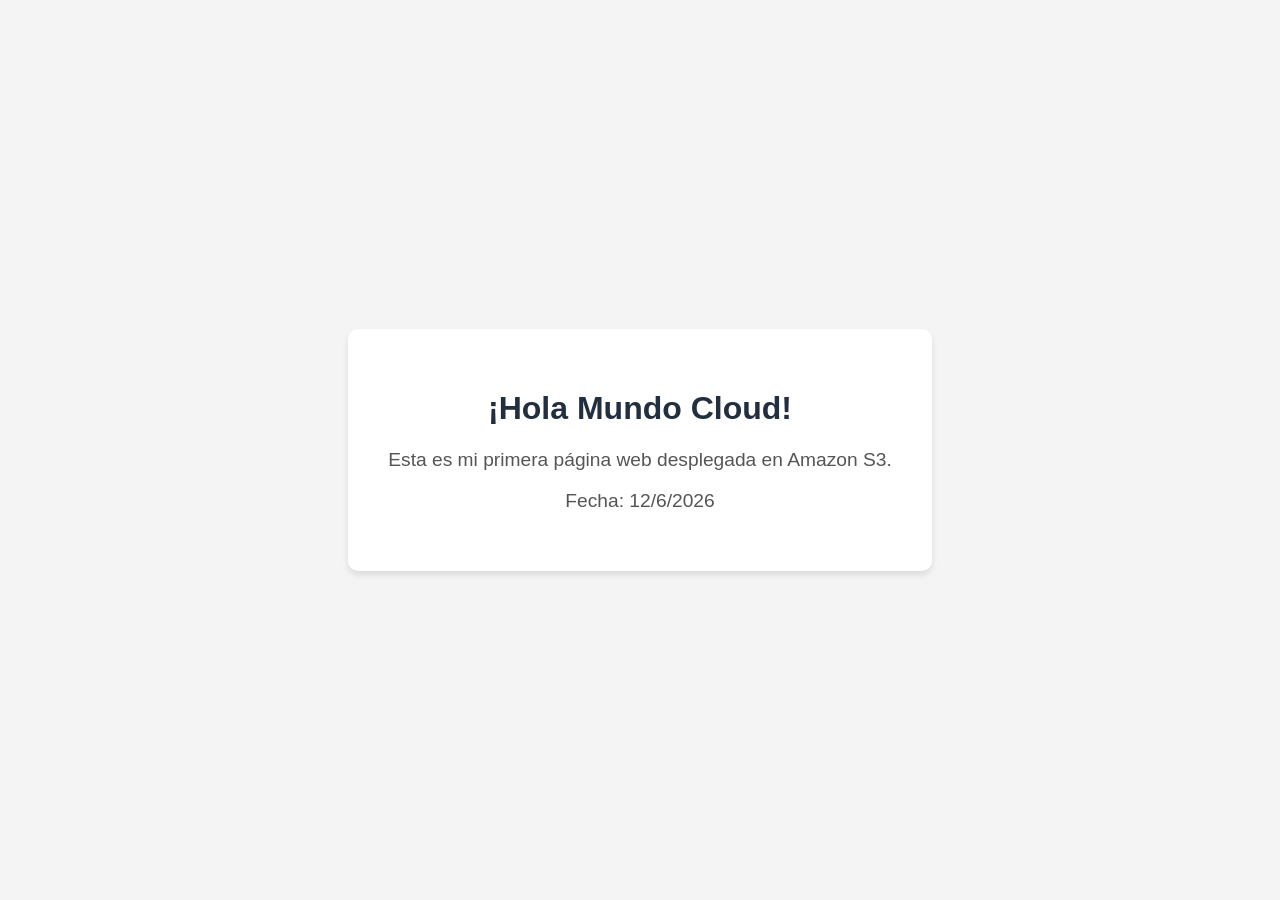
==== index.html @ 64d92be6 "primer delpoy portafolio cv" ====
<!DOCTYPE html>
<html lang="es">
<head>
    <meta charset="UTF-8">
    <title>Hola Mundo Cloud</title>
    <style>
        body {
            font-family: 'Segoe UI', Tahoma, Geneva, Verdana, sans-serif;
            background-color: #f4f4f4;
            display: flex;
            justify-content: center;
            align-items: center;
            height: 100vh;
            margin: 0;
        }
        .container {
            text-align: center;
            background: white;
            padding: 40px;
            border-radius: 10px;
            box-shadow: 0 4px 6px rgba(0,0,0,0.1);
        }
        h1 { color: #232f3e; }
        p { color: #555; font-size: 1.2em; }
    </style>
</head>
<body>
    <div class="container">
        <h1>¡Hola Mundo Cloud!</h1>
        <p>Esta es mi primera página web desplegada en Amazon S3.</p>
        <p>Fecha: <span id="fecha"></span></p>
    </div>
    <script>
        document.getElementById('fecha').innerText = new Date().toLocaleDateString();
    </script>
</body>
</html>
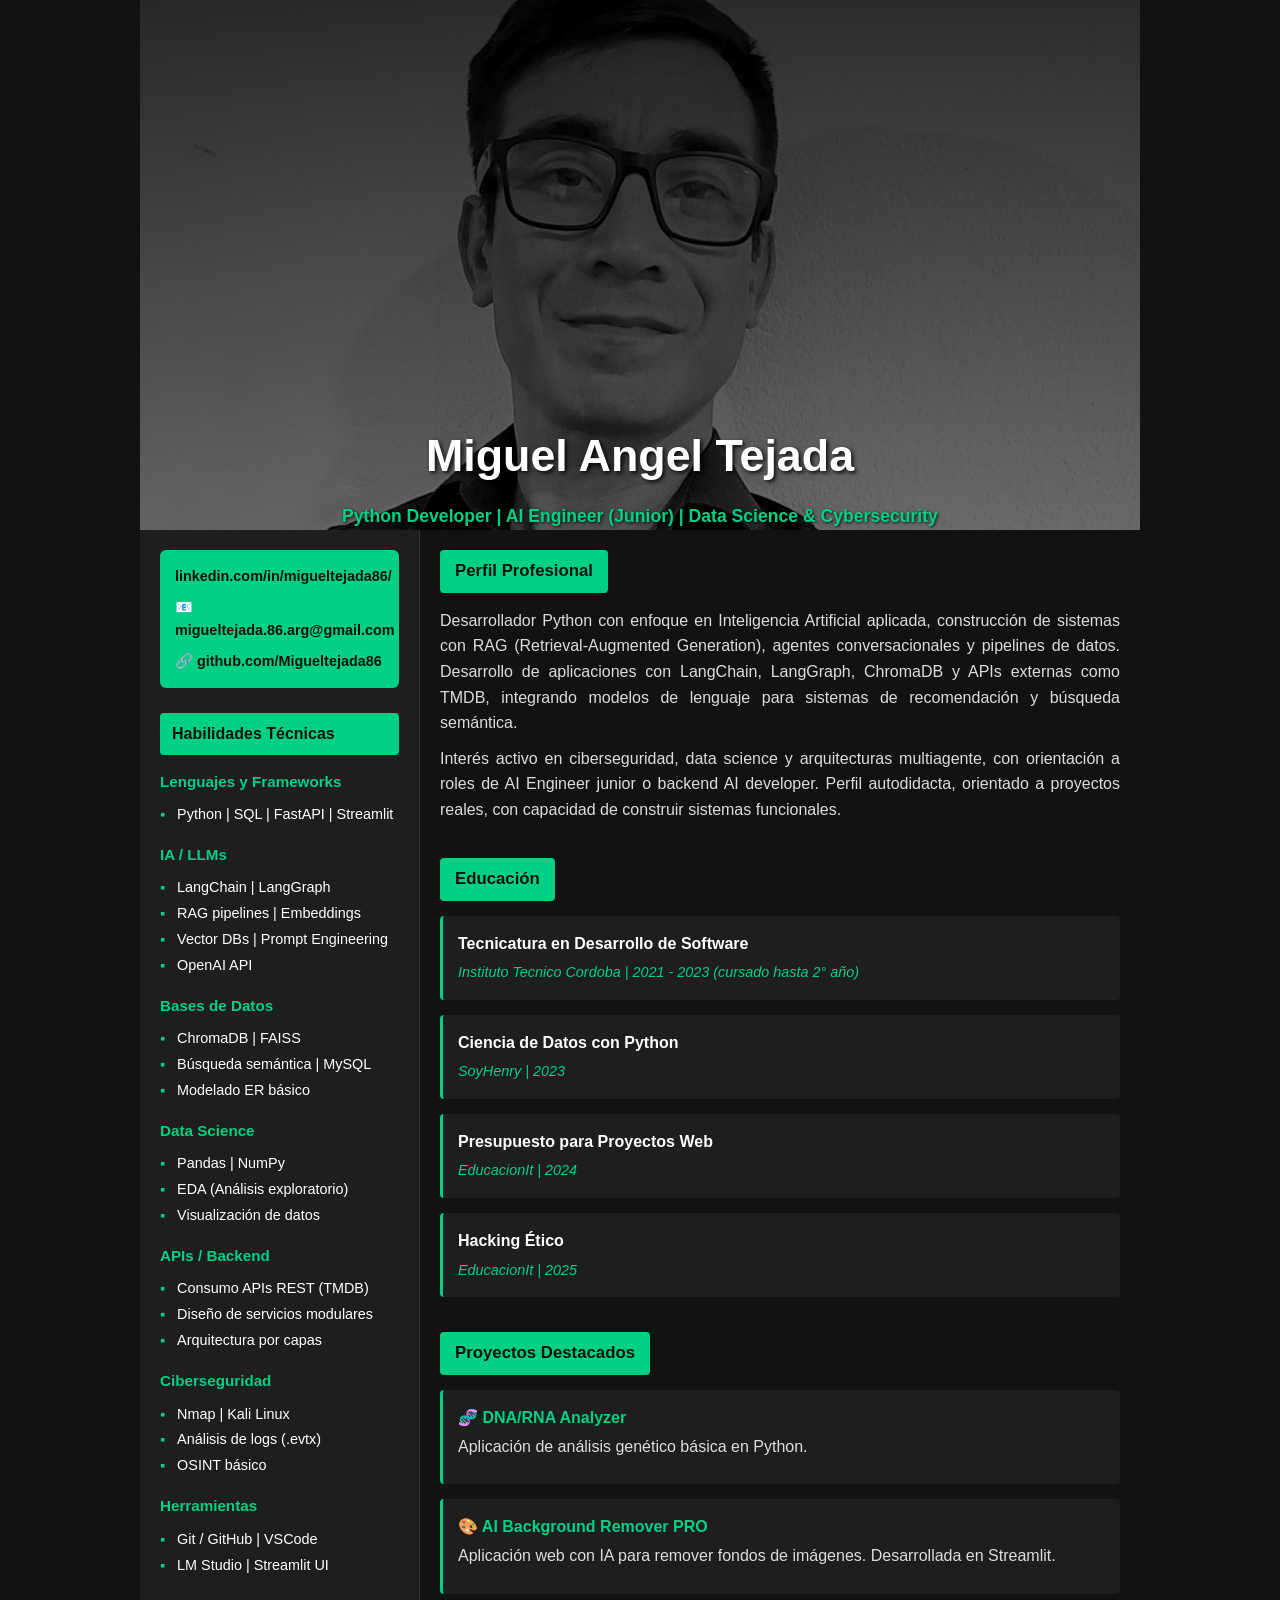
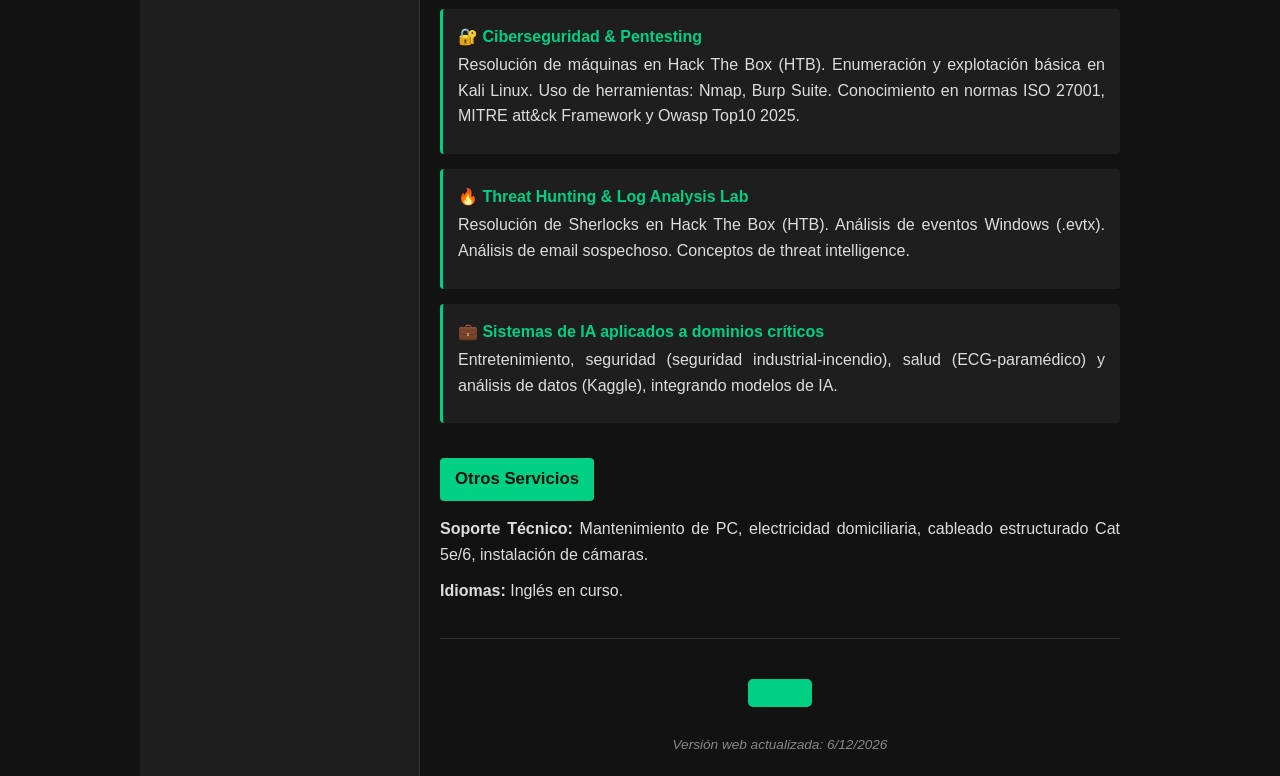
==== commit c7acdcd3: "Rename miguel.html to index.html cambio de nombre a index.html" ====
--- a/index.html
+++ b/index.html
@@ -2,36 +2,178 @@
 <html lang="es">
 <head>
     <meta charset="UTF-8">
-    <title>Hola Mundo Cloud</title>
-    <style>
-        body {
-            font-family: 'Segoe UI', Tahoma, Geneva, Verdana, sans-serif;
-            background-color: #f4f4f4;
-            display: flex;
-            justify-content: center;
-            align-items: center;
-            height: 100vh;
-            margin: 0;
-        }
-        .container {
-            text-align: center;
-            background: white;
-            padding: 40px;
-            border-radius: 10px;
-            box-shadow: 0 4px 6px rgba(0,0,0,0.1);
-        }
-        h1 { color: #232f3e; }
-        p { color: #555; font-size: 1.2em; }
-    </style>
+    <meta name="viewport" content="width=device-width, initial-scale=1.0">
+    <title>CV - Miguel Angel Tejada | Python Developer & AI Engineer</title>
+    <link rel="stylesheet" href="estilos.css">
 </head>
 <body>
-    <div class="container">
-        <h1>¡Hola Mundo Cloud!</h1>
-        <p>Esta es mi primera página web desplegada en Amazon S3.</p>
-        <p>Fecha: <span id="fecha"></span></p>
+
+<div class="container">
+    <!-- IMAGEN DE FONDO (Ocupa todo el ancho) -->
+    <div class="header-bg">
+        <img src="foto-miguel.jpg" alt="Fondo">
     </div>
-    <script>
-        document.getElementById('fecha').innerText = new Date().toLocaleDateString();
-    </script>
+
+    <!-- CONTENIDO DEL NOMBRE (Superpuesto al fondo) -->
+    <div class="header-content">
+        <h1>Miguel Angel Tejada</h1>
+        <div class="subtitle">Python Developer | AI Engineer (Junior) | Data Science & Cybersecurity</div>
+    </div>
+
+    <!-- SIDEBAR -->
+    <aside class="sidebar">
+        <!-- CONTACTO (Alineado con "Perfil Profesional") -->
+        <div class="contact-info">
+            <strong>linkedin.com/in/migueltejada86/</strong>
+            <strong>📧 migueltejada.86.arg@gmail.com</strong>
+            <strong>🔗 github.com/Migueltejada86</strong>
+        </div>
+
+        <h2>Habilidades Técnicas</h2>
+        <h3>Lenguajes y Frameworks</h3>
+        <ul>
+            <li>Python | SQL | FastAPI | Streamlit</li>
+        </ul>
+
+        <h3>IA / LLMs</h3>
+        <ul>
+            <li>LangChain | LangGraph</li>
+            <li>RAG pipelines | Embeddings</li>
+            <li>Vector DBs | Prompt Engineering</li>
+            <li>OpenAI API</li>
+        </ul>
+
+        <h3>Bases de Datos</h3>
+        <ul>
+            <li>ChromaDB | FAISS</li>
+            <li>Búsqueda semántica | MySQL</li>
+            <li>Modelado ER básico</li>
+        </ul>
+
+        <h3>Data Science</h3>
+        <ul>
+            <li>Pandas | NumPy</li>
+            <li>EDA (Análisis exploratorio)</li>
+            <li>Visualización de datos</li>
+        </ul>
+
+        <h3>APIs / Backend</h3>
+        <ul>
+            <li>Consumo APIs REST (TMDB)</li>
+            <li>Diseño de servicios modulares</li>
+            <li>Arquitectura por capas</li>
+        </ul>
+
+        <h3>Ciberseguridad</h3>
+        <ul>
+            <li>Nmap | Kali Linux</li>
+            <li>Análisis de logs (.evtx)</li>
+            <li>OSINT básico</li>
+        </ul>
+
+        <h3>Herramientas</h3>
+        <ul>
+            <li>Git / GitHub | VSCode</li>
+            <li>LM Studio | Streamlit UI</li>
+        </ul>
+    </aside>
+
+    <!-- CONTENIDO PRINCIPAL -->
+    <main class="main">
+        <div class="section">
+            <div class="section-title">Perfil Profesional</div>
+            <p>
+                Desarrollador Python con enfoque en Inteligencia Artificial aplicada, construcción de sistemas con RAG 
+                (Retrieval-Augmented Generation), agentes conversacionales y pipelines de datos. Desarrollo de aplicaciones 
+                con LangChain, LangGraph, ChromaDB y APIs externas como TMDB, integrando modelos de lenguaje para sistemas 
+                de recomendación y búsqueda semántica.
+            </p>
+            <p>
+                Interés activo en ciberseguridad, data science y arquitecturas multiagente, con orientación a roles de 
+                AI Engineer junior o backend AI developer. Perfil autodidacta, orientado a proyectos reales, con capacidad 
+                de construir sistemas funcionales.
+            </p>
+        </div>
+
+        <div class="section">
+            <div class="section-title">Educación</div>
+            <div class="education-item">
+                <strong>Tecnicatura en Desarrollo de Software</strong>
+                <em>Instituto Tecnico Cordoba | 2021 - 2023 (cursado hasta 2° año)</em>
+            </div>
+            <div class="education-item">
+                <strong>Ciencia de Datos con Python</strong>
+                <em>SoyHenry | 2023</em>
+            </div>
+            <div class="education-item">
+                <strong>Presupuesto para Proyectos Web</strong>
+                <em>EducacionIt | 2024</em>
+            </div>
+            <div class="education-item">
+                <strong>Hacking Ético</strong>
+                <em>EducacionIt | 2025</em>
+            </div>
+        </div>
+
+        <div class="section">
+            <div class="section-title">Proyectos Destacados</div>
+            
+            <div class="project-item">
+                <strong>🧬 DNA/RNA Analyzer</strong>
+                <p>Aplicación de análisis genético básica en Python.</p>
+            </div>
+
+            <div class="project-item">
+                <strong>🎨 AI Background Remover PRO</strong>
+                <p>Aplicación web con IA para remover fondos de imágenes. Desarrollada en Streamlit.</p>
+            </div>
+
+            <div class="project-item">
+                <strong>🔐 Ciberseguridad & Pentesting</strong>
+                <p>Resolución de máquinas en Hack The Box (HTB). Enumeración y explotación básica en Kali Linux. 
+                Uso de herramientas: Nmap, Burp Suite. Conocimiento en normas ISO 27001, MITRE att&ck Framework y 
+                Owasp Top10 2025.</p>
+            </div>
+
+            <div class="project-item">
+                <strong>🔥 Threat Hunting & Log Analysis Lab</strong>
+                <p>Resolución de Sherlocks en Hack The Box (HTB). Análisis de eventos Windows (.evtx). 
+                Análisis de email sospechoso. Conceptos de threat intelligence.</p>
+            </div>
+
+            <div class="project-item">
+                <strong>💼 Sistemas de IA aplicados a dominios críticos</strong>
+                <p>Entretenimiento, seguridad (seguridad industrial-incendio), salud (ECG-paramédico) y análisis de datos (Kaggle), 
+                integrando modelos de IA.</p>
+            </div>
+        </div>
+
+        <div class="section">
+            <div class="section-title">Otros Servicios</div>
+            <p>
+                <strong>Soporte Técnico:</strong> Mantenimiento de PC, electricidad domiciliaria, 
+                cableado estructurado Cat 5e/6, instalación de cámaras.
+            </p>
+            <p>
+                <strong>Idiomas:</strong> Inglés en curso.
+            </p>
+        </div>
+
+        <div class="footer">
+           <a href="cv/curriculum.pdf"
+            class="download-btn"
+            target="_blank">
+            </a>
+            <p style="margin-top: 20px;">
+                <em>Versión web actualizada: <span id="fecha"></span></em>
+            </p>
+        </div>
+    </main>
+</div>
+
+<script>
+    document.getElementById('fecha').innerText = new Date().toLocaleDateString('es-AR');
+</script>
+
 </body>
-</html>+</html>
--- a/estilos.css
+++ b/estilos.css
@@ -0,0 +1,232 @@
+:root {
+    --primary: #121212;
+    --text: #ffffff;
+    --accent: #00d084;
+    --accent-hover: #00a86b;
+    --card-bg: #1e1e1e;
+    --border: #333333;
+}
+
+* { margin: 0; padding: 0; box-sizing: border-box; }
+
+body {
+    font-family: 'Segoe UI', Tahoma, Geneva, Verdana, sans-serif;
+    background-color: var(--primary);
+    color: var(--text);
+    line-height: 1.6;
+}
+
+.container {
+    max-width: 1000px;
+    margin: 0 auto;
+    background: var(--primary);
+    min-height: 100vh;
+    display: grid;
+    grid-template-columns: 280px 1fr;
+    position: relative;
+}
+/* IMAGEN DE FONDO (Ocupa todo el ancho) */
+.header-bg {
+    grid-column: 1 / -1;
+    position: relative;
+    width: 100%;
+    height: 530px; 
+    overflow: hidden;
+    margin-bottom: 0;
+}
+
+.header-bg img {
+    width: 100%;
+    height: 100%;
+    object-fit: cover; 
+    object-position: center top; 
+    display: block;
+    filter: grayscale(100%) brightness(0.6); 
+}
+
+.header-bg::before {
+    content: '';
+    position: absolute;
+    top: 0;
+    left: 0;
+    width: 100%;
+    height: 100%;
+    background: linear-gradient(to bottom, rgba(0,0,0,0.7), rgba(0,0,0,0.3));
+    z-index: 1;
+}
+
+/* SIDEBAR */
+.sidebar {
+    background: var(--card-bg);
+    color: var(--text);
+    padding: 20px;
+    border-right: 1px solid var(--border);
+    position: relative;
+    z-index: 2;
+    margin-top: 0;
+}
+
+.sidebar .contact-info {
+    background: var(--accent);
+    color: var(--primary);
+    padding: 15px;
+    border-radius: 6px;
+    margin-bottom: 20px;
+    font-size: 0.9em;
+    margin-top: 0px; 
+}
+
+.sidebar .contact-info strong { display: block; margin-top: 8px; }
+.sidebar .contact-info strong:first-child { margin-top: 0; }
+
+.sidebar h2 {
+    background: var(--accent);
+    color: var(--primary);
+    padding: 8px 12px;
+    border-radius: 4px;
+    margin-top: 25px;
+    margin-bottom: 15px;
+    font-size: 1em;
+    font-weight: bold;
+}
+
+.sidebar h3 {
+    color: var(--accent);
+    font-size: 0.95em;
+    margin-top: 15px;
+    margin-bottom: 8px;
+}
+
+.sidebar ul {
+    list-style: none;
+    font-size: 0.9em;
+    line-height: 1.8;
+}
+
+.sidebar li:before {
+    content: "▪ ";
+    color: var(--accent);
+    font-weight: bold;
+    margin-right: 8px;
+}
+
+/* CONTENIDO PRINCIPAL */
+.main {
+    padding: 20px;
+    position: relative;
+    z-index: 2;
+}
+
+.header-content {
+    position: absolute;
+    top: 20%;
+    left: 50%;
+    transform: translate(-50%, -50%);
+    text-align: center;
+    z-index: 3;
+    width: 100%;
+}
+
+.header-content h1 {
+    font-size: 2.8em;
+    color: var(--text);
+    margin-bottom: 10px;
+    text-shadow: 2px 2px 4px rgba(0,0,0,0.9);
+}
+
+.header-content .subtitle {
+    font-size: 1.1em;
+    color: var(--accent);
+    font-weight: 600;
+    text-shadow: 1px 1px 3px rgba(0,0,0,0.9);
+}
+
+.section {
+    margin-bottom: 35px;
+}
+
+.section-title {
+    background: var(--accent);
+    color: var(--primary);
+    padding: 8px 15px;
+    display: inline-block;
+    border-radius: 4px;
+    margin-bottom: 15px;
+    font-weight: bold;
+    font-size: 1.05em;
+}
+
+.section p {
+    text-align: justify;
+    margin-bottom: 10px;
+    color: #ddd;
+}
+
+.education-item, .project-item {
+    margin-bottom: 15px;
+    padding: 15px;
+    border-left: 3px solid var(--accent);
+    background: var(--card-bg);
+    border-radius: 4px;
+}
+
+.education-item strong, .project-item strong {
+    color: var(--text);
+    display: block;
+    margin-bottom: 3px;
+}
+
+.education-item em, .project-item em {
+    color: var(--accent);
+    font-size: 0.9em;
+}
+
+.project-item strong {
+    color: var(--accent);
+}
+
+.download-btn {
+    display: inline-block;
+    background: var(--accent);
+    color: var(--primary);
+    padding: 12px 30px;
+    text-decoration: none;
+    font-weight: bold;
+    border-radius: 5px;
+    transition: all 0.3s;
+    border: 2px solid var(--accent);
+    text-align: center;
+    margin-top: 20px;
+}
+
+.download-btn:hover {
+    background: var(--primary);
+    color: var(--accent);
+}
+
+.footer {
+    text-align: center;
+    color: #888;
+    font-size: 0.85em;
+    margin-top: 30px;
+    padding-top: 20px;
+    border-top: 1px solid var(--border);
+}
+
+/* RESPONSIVE */
+@media (max-width: 768px) {
+    .container {
+        grid-template-columns: 1fr;
+    }
+    .sidebar {
+        border-right: none;
+        border-bottom: 1px solid var(--border);
+        margin-top: 0;
+    }
+    .sidebar .contact-info {
+        margin-top: 20px;
+    }
+    .header-content h1 { font-size: 2em; }
+    .main { padding: 20px; }
+    .header-bg { height: 180px; }
+}
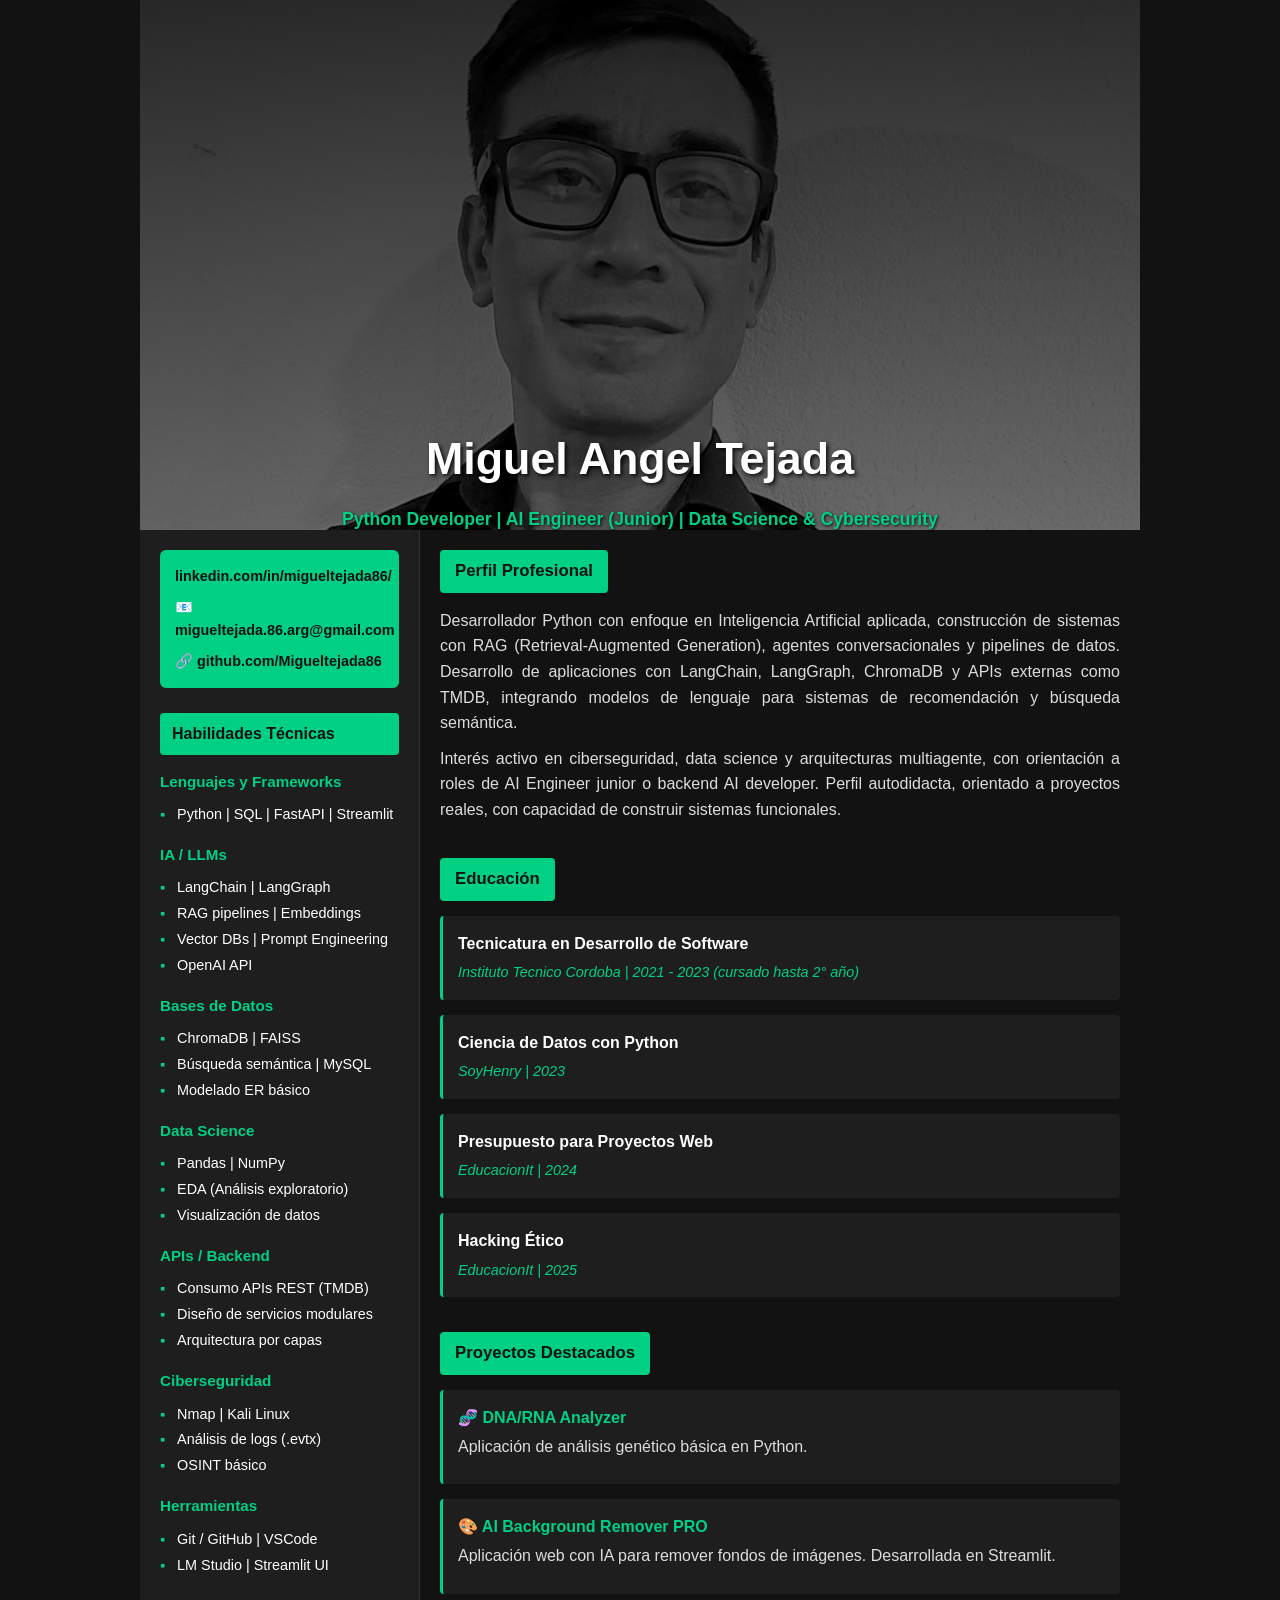
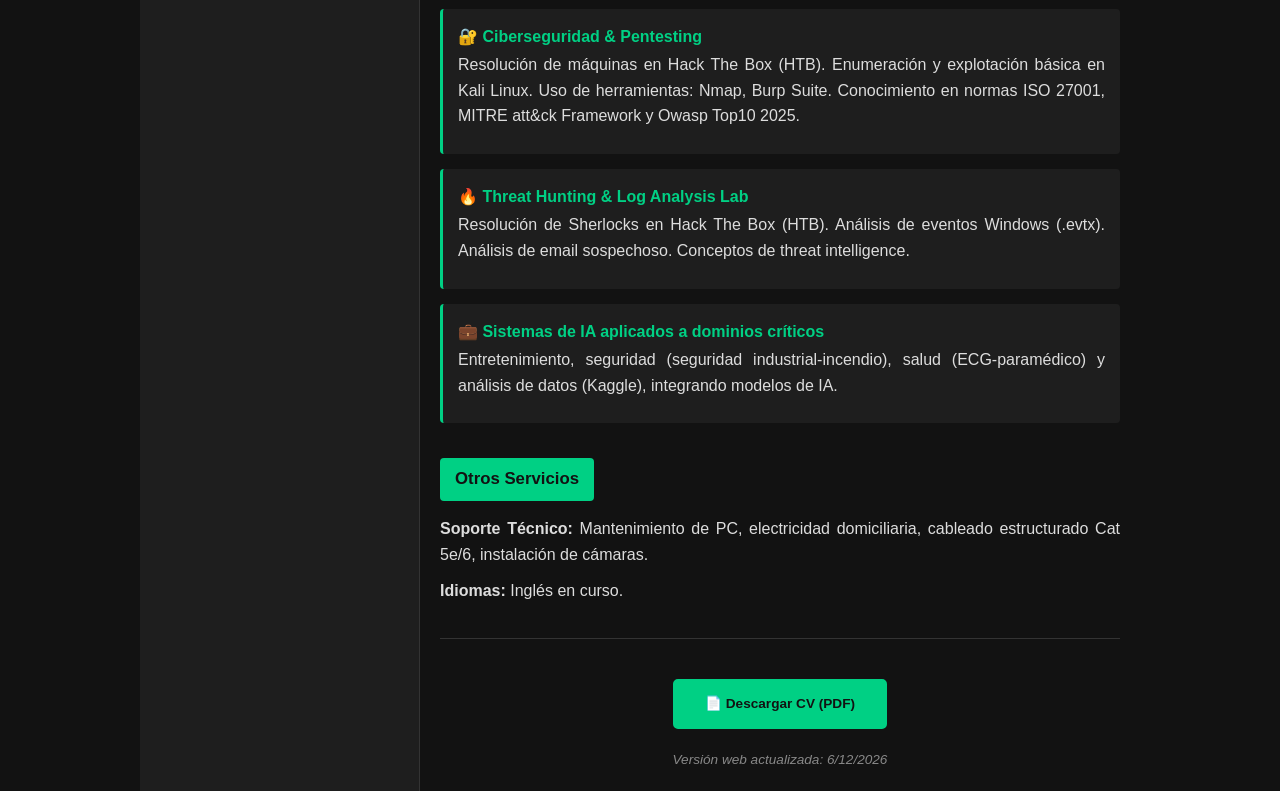
==== commit b6ce362a: "Add download button for CV in footer" ====
--- a/index.html
+++ b/index.html
@@ -163,6 +163,7 @@
            <a href="cv/curriculum.pdf"
             class="download-btn"
             target="_blank">
+             📄 Descargar CV (PDF)
             </a>
             <p style="margin-top: 20px;">
                 <em>Versión web actualizada: <span id="fecha"></span></em>
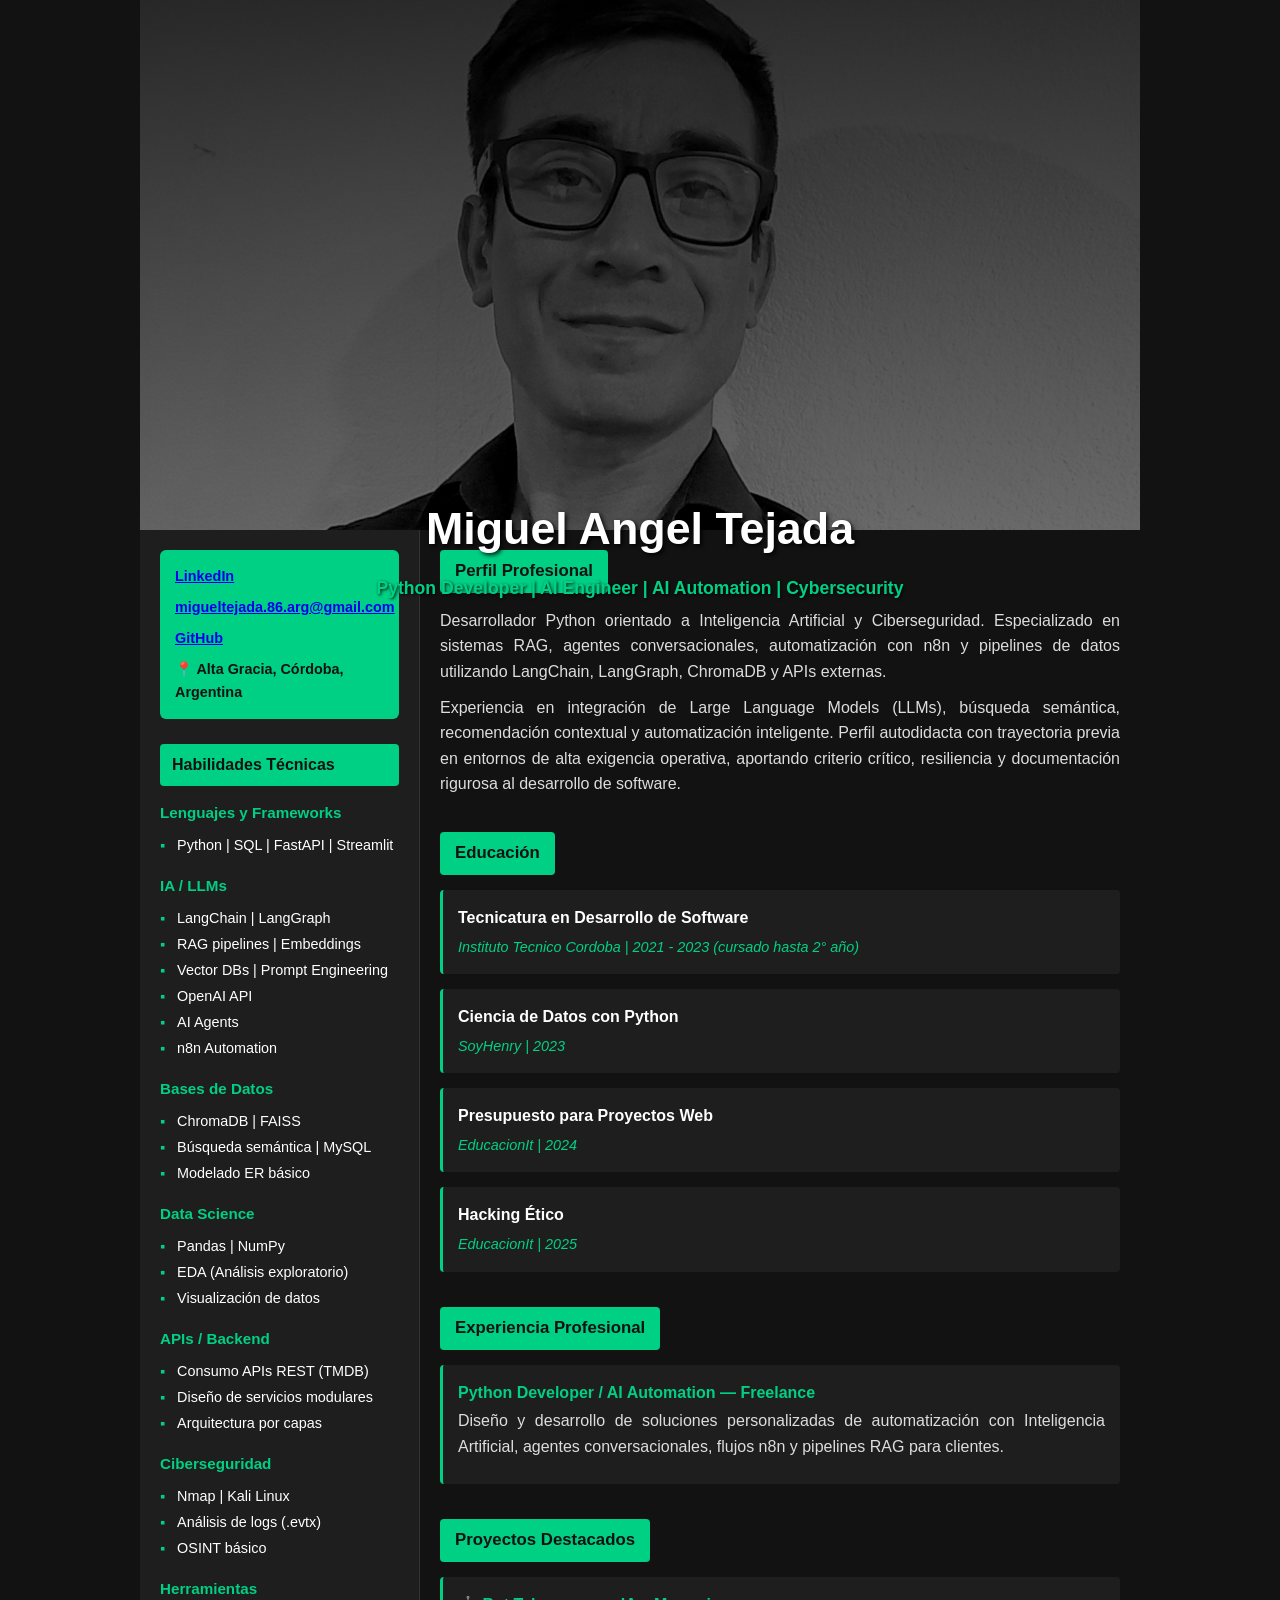
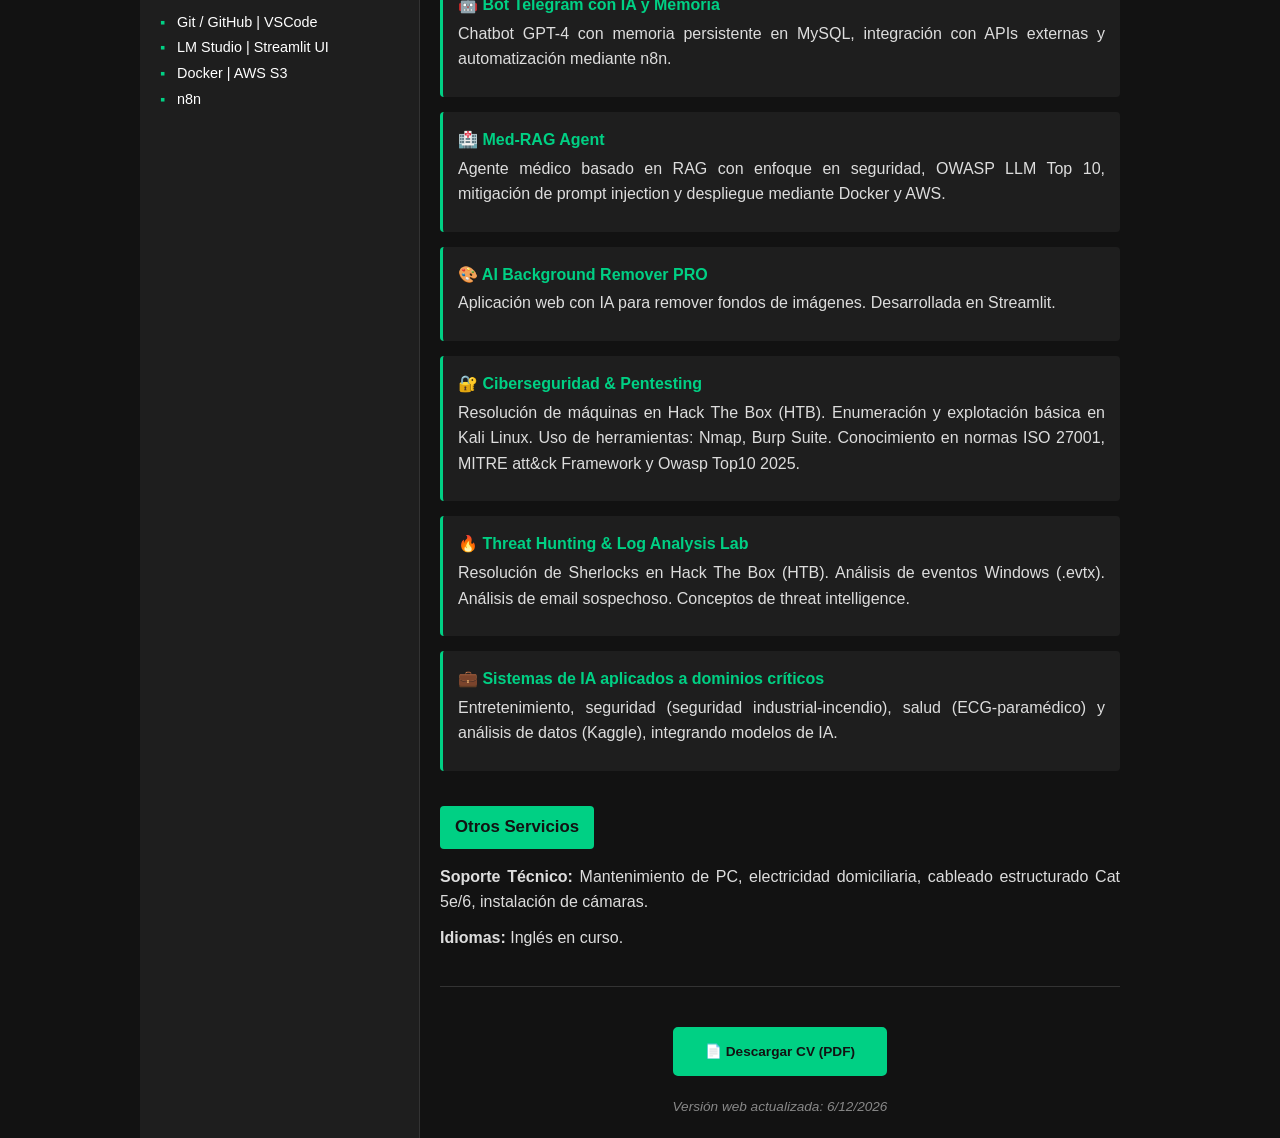
==== commit d398108c: "Actualizar CV PDF y portafolio" ====
--- a/index.html
+++ b/index.html
@@ -17,16 +17,34 @@
     <!-- CONTENIDO DEL NOMBRE (Superpuesto al fondo) -->
     <div class="header-content">
         <h1>Miguel Angel Tejada</h1>
-        <div class="subtitle">Python Developer | AI Engineer (Junior) | Data Science & Cybersecurity</div>
+        <div class="subtitle">
+            Python Developer | AI Engineer | AI Automation | Cybersecurity
+        </div>
     </div>
 
     <!-- SIDEBAR -->
     <aside class="sidebar">
         <!-- CONTACTO (Alineado con "Perfil Profesional") -->
         <div class="contact-info">
-            <strong>linkedin.com/in/migueltejada86/</strong>
-            <strong>📧 migueltejada.86.arg@gmail.com</strong>
-            <strong>🔗 github.com/Migueltejada86</strong>
+            <strong>
+                <a href="https://linkedin.com/in/migueltejada86" target="_blank">
+                    LinkedIn
+                </a>
+            </strong>
+
+            <strong>
+                <a href="mailto:migueltejada.86.arg@gmail.com">
+                    migueltejada.86.arg@gmail.com
+                </a>
+            </strong>
+
+            <strong>
+                <a href="https://github.com/Migueltejada86" target="_blank">
+                    GitHub
+                </a>
+            </strong>
+
+            <strong>📍 Alta Gracia, Córdoba, Argentina</strong>
         </div>
 
         <h2>Habilidades Técnicas</h2>
@@ -41,6 +59,8 @@
             <li>RAG pipelines | Embeddings</li>
             <li>Vector DBs | Prompt Engineering</li>
             <li>OpenAI API</li>
+            <li>AI Agents</li>
+            <li>n8n Automation</li>
         </ul>
 
         <h3>Bases de Datos</h3>
@@ -75,6 +95,8 @@
         <ul>
             <li>Git / GitHub | VSCode</li>
             <li>LM Studio | Streamlit UI</li>
+            <li>Docker | AWS S3</li>
+            <li>n8n</li>
         </ul>
     </aside>
 
@@ -83,15 +105,15 @@
         <div class="section">
             <div class="section-title">Perfil Profesional</div>
             <p>
-                Desarrollador Python con enfoque en Inteligencia Artificial aplicada, construcción de sistemas con RAG 
-                (Retrieval-Augmented Generation), agentes conversacionales y pipelines de datos. Desarrollo de aplicaciones 
-                con LangChain, LangGraph, ChromaDB y APIs externas como TMDB, integrando modelos de lenguaje para sistemas 
-                de recomendación y búsqueda semántica.
-            </p>
-            <p>
-                Interés activo en ciberseguridad, data science y arquitecturas multiagente, con orientación a roles de 
-                AI Engineer junior o backend AI developer. Perfil autodidacta, orientado a proyectos reales, con capacidad 
-                de construir sistemas funcionales.
+                Desarrollador Python orientado a Inteligencia Artificial y Ciberseguridad.
+                Especializado en sistemas RAG, agentes conversacionales, automatización con n8n
+                y pipelines de datos utilizando LangChain, LangGraph, ChromaDB y APIs externas.
+            </p>
+            <p>
+                Experiencia en integración de Large Language Models (LLMs), búsqueda semántica,
+                recomendación contextual y automatización inteligente. Perfil autodidacta con
+                trayectoria previa en entornos de alta exigencia operativa, aportando criterio
+                crítico, resiliencia y documentación rigurosa al desarrollo de software.
             </p>
         </div>
 
@@ -114,15 +136,41 @@
                 <em>EducacionIt | 2025</em>
             </div>
         </div>
-
+        
+        <div class="section">
+            <div class="section-title">Experiencia Profesional</div>
+
+            <div class="project-item">
+                <strong>Python Developer / AI Automation — Freelance</strong>
+                <p>
+                    Diseño y desarrollo de soluciones personalizadas de automatización
+                    con Inteligencia Artificial, agentes conversacionales, flujos n8n
+                    y pipelines RAG para clientes.
+                </p>
+            </div>
+        </div>
+
+
+        
         <div class="section">
             <div class="section-title">Proyectos Destacados</div>
             
             <div class="project-item">
-                <strong>🧬 DNA/RNA Analyzer</strong>
-                <p>Aplicación de análisis genético básica en Python.</p>
-            </div>
-
+                <strong>🤖 Bot Telegram con IA y Memoria</strong>
+                <p>
+                    Chatbot GPT-4 con memoria persistente en MySQL, integración con APIs
+                    externas y automatización mediante n8n.
+                </p>
+            </div>
+
+            <div class="project-item">
+                <strong>🏥 Med-RAG Agent</strong>
+                <p>
+                    Agente médico basado en RAG con enfoque en seguridad, OWASP LLM Top 10,
+                    mitigación de prompt injection y despliegue mediante Docker y AWS.
+                </p>
+            </div>
+            
             <div class="project-item">
                 <strong>🎨 AI Background Remover PRO</strong>
                 <p>Aplicación web con IA para remover fondos de imágenes. Desarrollada en Streamlit.</p>
@@ -160,7 +208,7 @@
         </div>
 
         <div class="footer">
-           <a href="cv/curriculum.pdf"
+           <a href="cv/MIGUEL_ANGEL_TEJADA.pdf"
             class="download-btn"
             target="_blank">
              📄 Descargar CV (PDF)
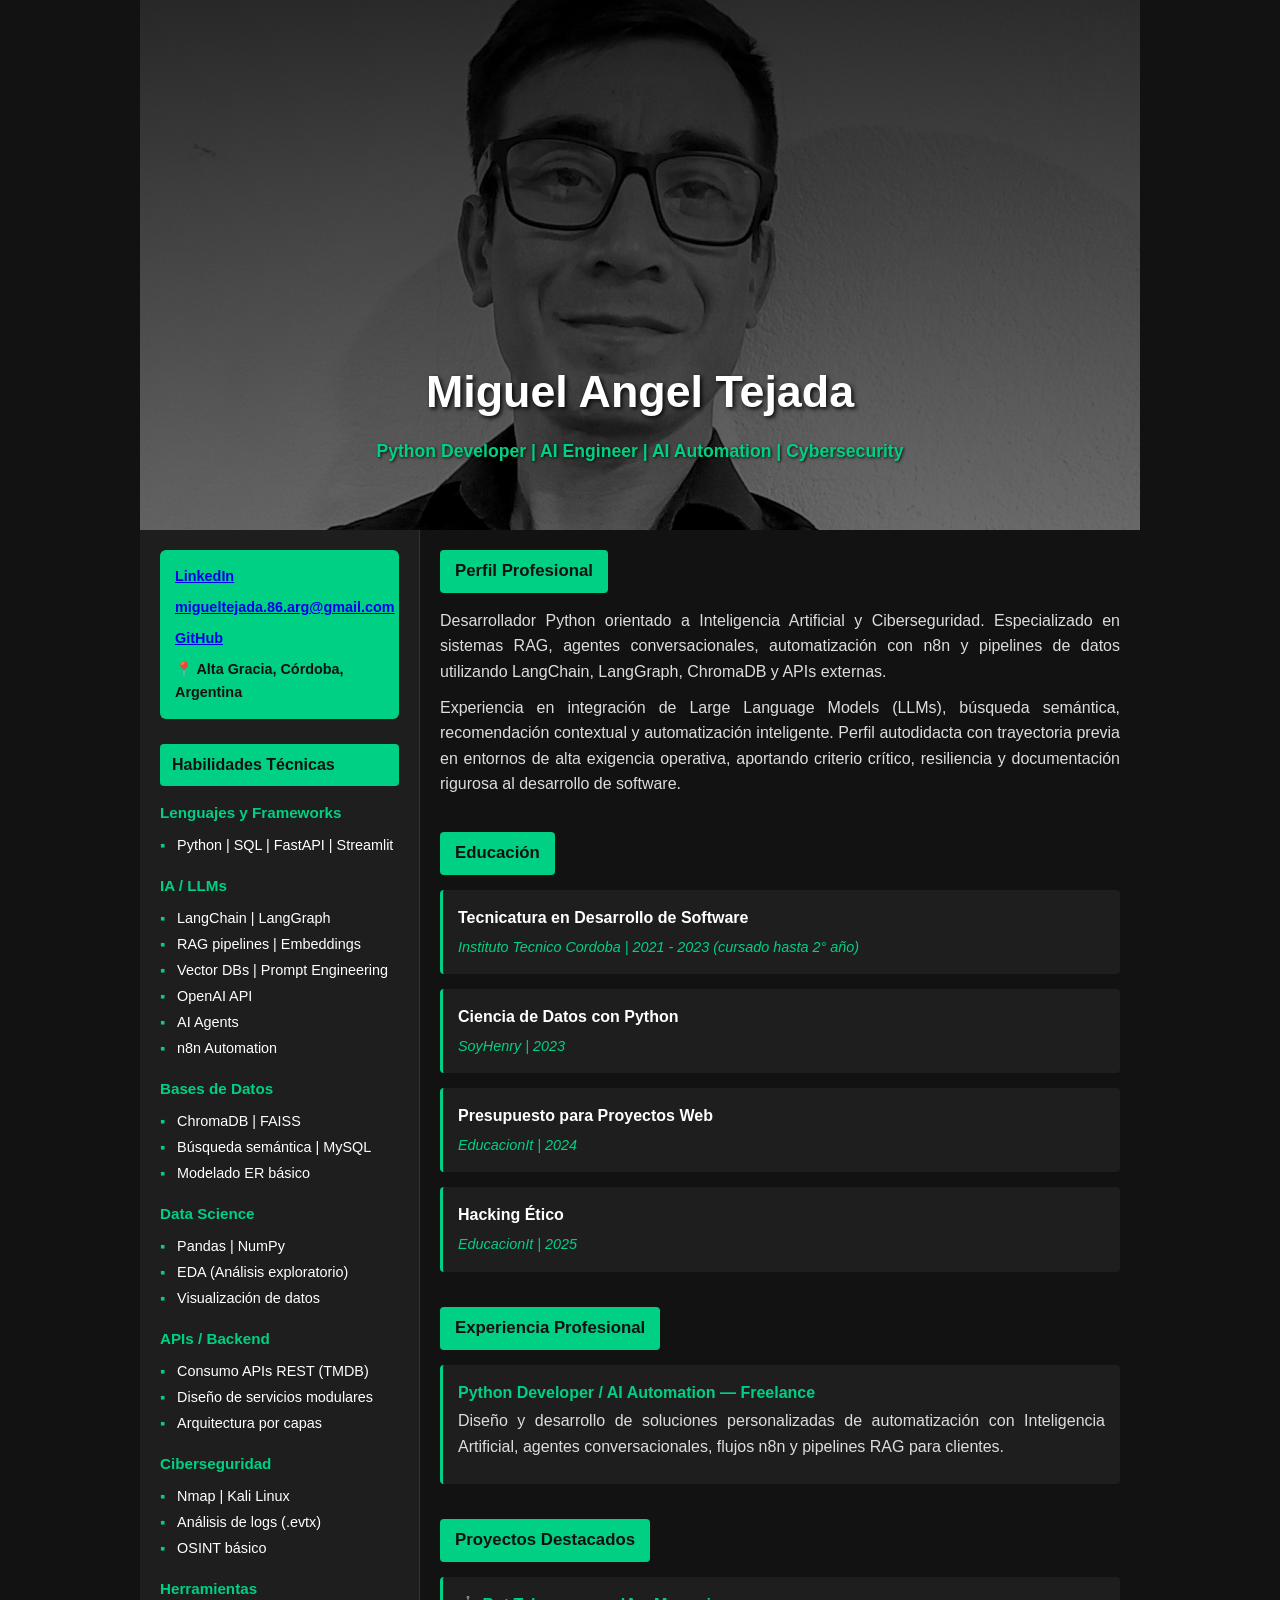
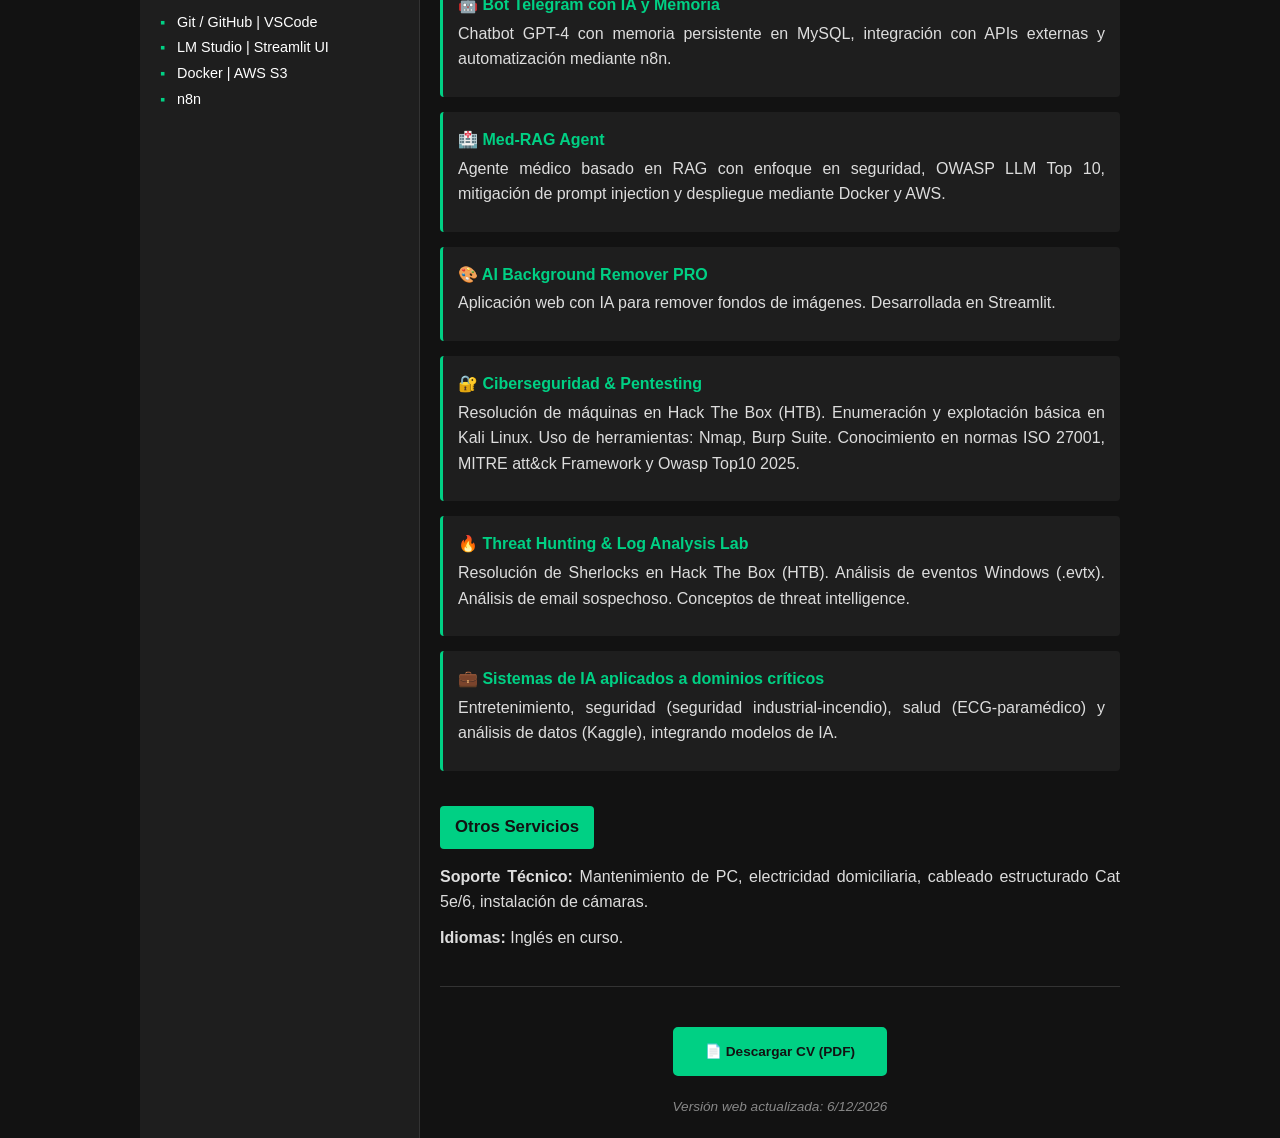
==== commit 4f192b76: "centrar header 2" ====
--- a/index.html
+++ b/index.html
@@ -19,7 +19,7 @@
         <h1>Miguel Angel Tejada</h1>
         <div class="subtitle">
             Python Developer | AI Engineer | AI Automation | Cybersecurity
-        </div>
+        </div> 
     </div>
 
     <!-- SIDEBAR -->
--- a/estilos.css
+++ b/estilos.css
@@ -119,7 +119,7 @@
 
 .header-content {
     position: absolute;
-    top: 20%;
+    top: 15%; 
     left: 50%;
     transform: translate(-50%, -50%);
     text-align: center;
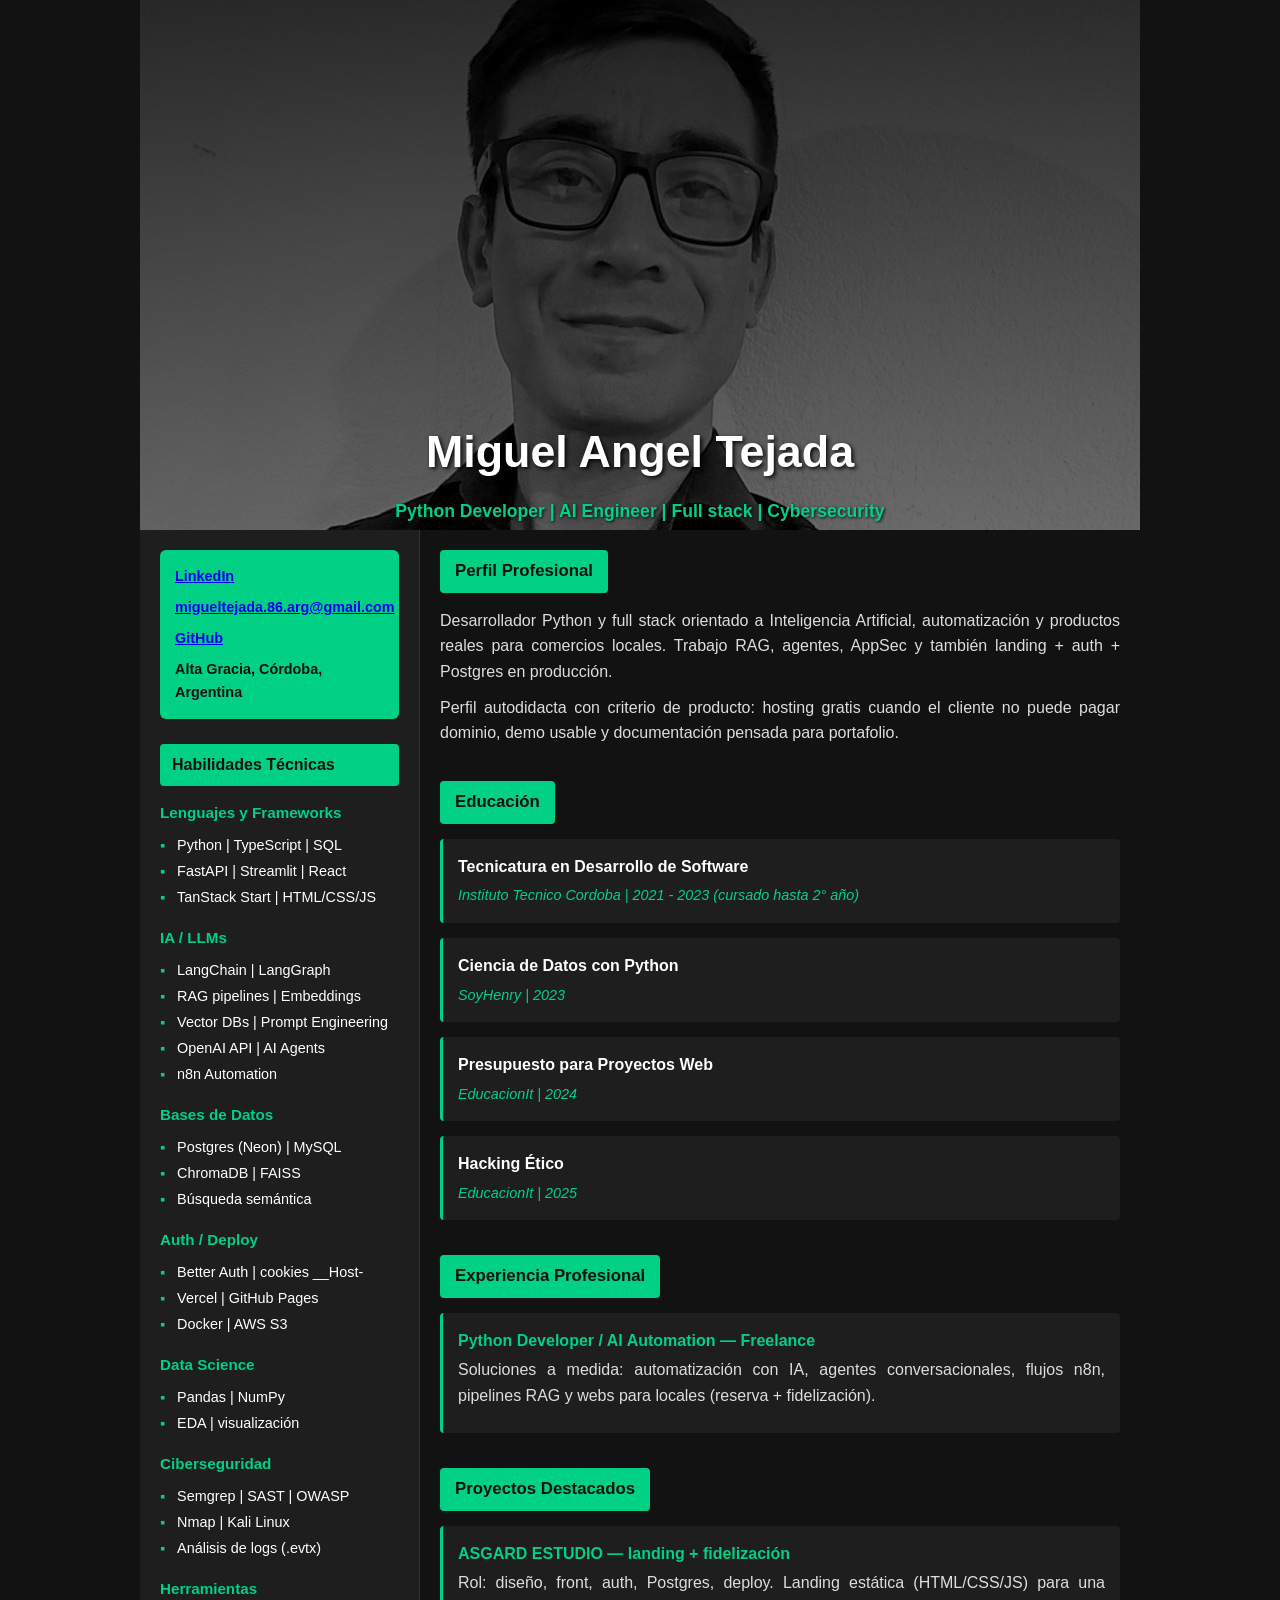
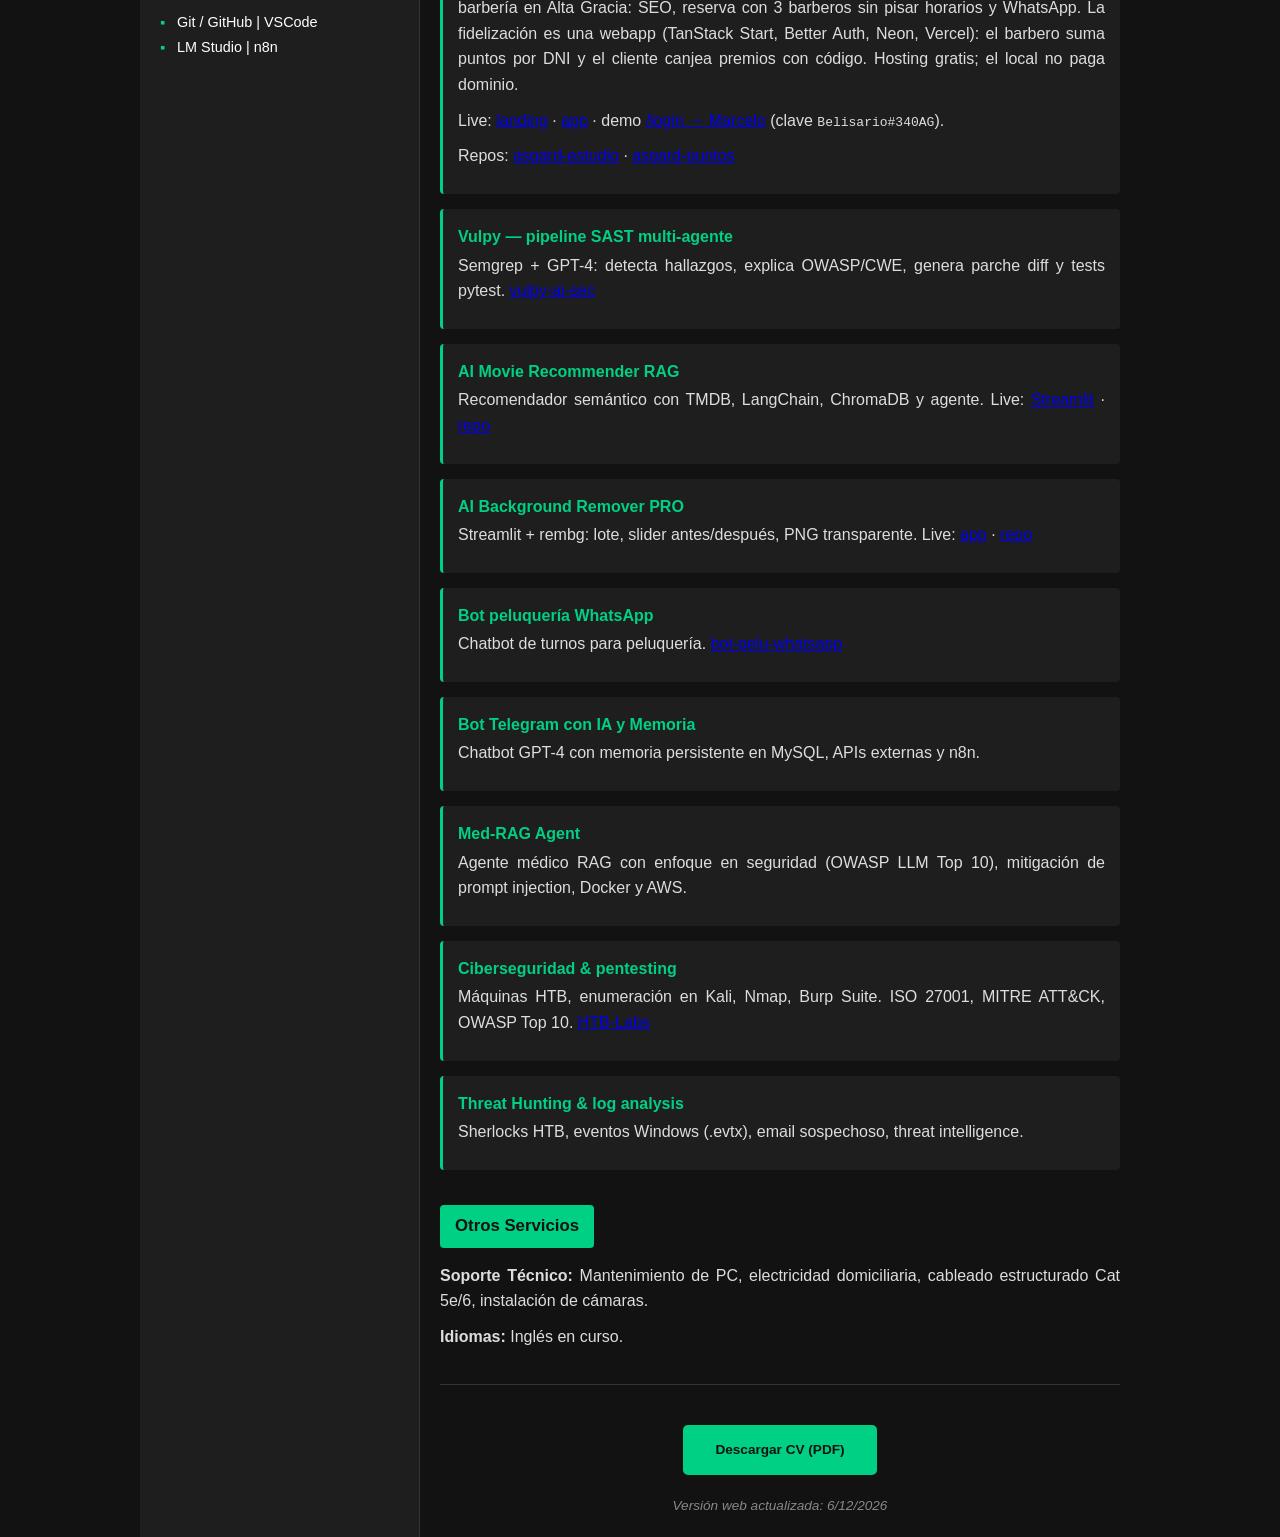
==== commit a17ab39a: "Portafolio: ASGARD + repos públicos con links live" ====
--- a/index.html
+++ b/index.html
@@ -9,25 +9,21 @@
 <body>
 
 <div class="container">
-    <!-- IMAGEN DE FONDO (Ocupa todo el ancho) -->
     <div class="header-bg">
         <img src="foto-miguel.jpg" alt="Fondo">
     </div>
 
-    <!-- CONTENIDO DEL NOMBRE (Superpuesto al fondo) -->
     <div class="header-content">
         <h1>Miguel Angel Tejada</h1>
         <div class="subtitle">
-            Python Developer | AI Engineer | AI Automation | Cybersecurity
-        </div> 
+            Python Developer | AI Engineer | Full stack | Cybersecurity
+        </div>
     </div>
 
-    <!-- SIDEBAR -->
     <aside class="sidebar">
-        <!-- CONTACTO (Alineado con "Perfil Profesional") -->
         <div class="contact-info">
             <strong>
-                <a href="https://linkedin.com/in/migueltejada86" target="_blank">
+                <a href="https://linkedin.com/in/migueltejada86" target="_blank" rel="noopener noreferrer">
                     LinkedIn
                 </a>
             </strong>
@@ -39,18 +35,20 @@
             </strong>
 
             <strong>
-                <a href="https://github.com/Migueltejada86" target="_blank">
+                <a href="https://github.com/Migueltejada86" target="_blank" rel="noopener noreferrer">
                     GitHub
                 </a>
             </strong>
 
-            <strong>📍 Alta Gracia, Córdoba, Argentina</strong>
+            <strong>Alta Gracia, Córdoba, Argentina</strong>
         </div>
 
         <h2>Habilidades Técnicas</h2>
         <h3>Lenguajes y Frameworks</h3>
         <ul>
-            <li>Python | SQL | FastAPI | Streamlit</li>
+            <li>Python | TypeScript | SQL</li>
+            <li>FastAPI | Streamlit | React</li>
+            <li>TanStack Start | HTML/CSS/JS</li>
         </ul>
 
         <h3>IA / LLMs</h3>
@@ -58,62 +56,55 @@
             <li>LangChain | LangGraph</li>
             <li>RAG pipelines | Embeddings</li>
             <li>Vector DBs | Prompt Engineering</li>
-            <li>OpenAI API</li>
-            <li>AI Agents</li>
+            <li>OpenAI API | AI Agents</li>
             <li>n8n Automation</li>
         </ul>
 
         <h3>Bases de Datos</h3>
         <ul>
+            <li>Postgres (Neon) | MySQL</li>
             <li>ChromaDB | FAISS</li>
-            <li>Búsqueda semántica | MySQL</li>
-            <li>Modelado ER básico</li>
+            <li>Búsqueda semántica</li>
+        </ul>
+
+        <h3>Auth / Deploy</h3>
+        <ul>
+            <li>Better Auth | cookies __Host-</li>
+            <li>Vercel | GitHub Pages</li>
+            <li>Docker | AWS S3</li>
         </ul>
 
         <h3>Data Science</h3>
         <ul>
             <li>Pandas | NumPy</li>
-            <li>EDA (Análisis exploratorio)</li>
-            <li>Visualización de datos</li>
-        </ul>
-
-        <h3>APIs / Backend</h3>
-        <ul>
-            <li>Consumo APIs REST (TMDB)</li>
-            <li>Diseño de servicios modulares</li>
-            <li>Arquitectura por capas</li>
+            <li>EDA | visualización</li>
         </ul>
 
         <h3>Ciberseguridad</h3>
         <ul>
+            <li>Semgrep | SAST | OWASP</li>
             <li>Nmap | Kali Linux</li>
             <li>Análisis de logs (.evtx)</li>
-            <li>OSINT básico</li>
         </ul>
 
         <h3>Herramientas</h3>
         <ul>
             <li>Git / GitHub | VSCode</li>
-            <li>LM Studio | Streamlit UI</li>
-            <li>Docker | AWS S3</li>
-            <li>n8n</li>
+            <li>LM Studio | n8n</li>
         </ul>
     </aside>
 
-    <!-- CONTENIDO PRINCIPAL -->
     <main class="main">
         <div class="section">
             <div class="section-title">Perfil Profesional</div>
             <p>
-                Desarrollador Python orientado a Inteligencia Artificial y Ciberseguridad.
-                Especializado en sistemas RAG, agentes conversacionales, automatización con n8n
-                y pipelines de datos utilizando LangChain, LangGraph, ChromaDB y APIs externas.
-            </p>
-            <p>
-                Experiencia en integración de Large Language Models (LLMs), búsqueda semántica,
-                recomendación contextual y automatización inteligente. Perfil autodidacta con
-                trayectoria previa en entornos de alta exigencia operativa, aportando criterio
-                crítico, resiliencia y documentación rigurosa al desarrollo de software.
+                Desarrollador Python y full stack orientado a Inteligencia Artificial,
+                automatización y productos reales para comercios locales.
+                Trabajo RAG, agentes, AppSec y también landing + auth + Postgres en producción.
+            </p>
+            <p>
+                Perfil autodidacta con criterio de producto: hosting gratis cuando el cliente
+                no puede pagar dominio, demo usable y documentación pensada para portafolio.
             </p>
         </div>
 
@@ -136,70 +127,122 @@
                 <em>EducacionIt | 2025</em>
             </div>
         </div>
-        
+
         <div class="section">
             <div class="section-title">Experiencia Profesional</div>
-
             <div class="project-item">
                 <strong>Python Developer / AI Automation — Freelance</strong>
                 <p>
-                    Diseño y desarrollo de soluciones personalizadas de automatización
-                    con Inteligencia Artificial, agentes conversacionales, flujos n8n
-                    y pipelines RAG para clientes.
-                </p>
-            </div>
-        </div>
-
-
-        
+                    Soluciones a medida: automatización con IA, agentes conversacionales,
+                    flujos n8n, pipelines RAG y webs para locales (reserva + fidelización).
+                </p>
+            </div>
+        </div>
+
         <div class="section">
             <div class="section-title">Proyectos Destacados</div>
-            
-            <div class="project-item">
-                <strong>🤖 Bot Telegram con IA y Memoria</strong>
-                <p>
-                    Chatbot GPT-4 con memoria persistente en MySQL, integración con APIs
-                    externas y automatización mediante n8n.
-                </p>
-            </div>
-
-            <div class="project-item">
-                <strong>🏥 Med-RAG Agent</strong>
-                <p>
-                    Agente médico basado en RAG con enfoque en seguridad, OWASP LLM Top 10,
-                    mitigación de prompt injection y despliegue mediante Docker y AWS.
-                </p>
-            </div>
-            
-            <div class="project-item">
-                <strong>🎨 AI Background Remover PRO</strong>
-                <p>Aplicación web con IA para remover fondos de imágenes. Desarrollada en Streamlit.</p>
-            </div>
-
-            <div class="project-item">
-                <strong>🔐 Ciberseguridad & Pentesting</strong>
-                <p>Resolución de máquinas en Hack The Box (HTB). Enumeración y explotación básica en Kali Linux. 
-                Uso de herramientas: Nmap, Burp Suite. Conocimiento en normas ISO 27001, MITRE att&ck Framework y 
-                Owasp Top10 2025.</p>
-            </div>
-
-            <div class="project-item">
-                <strong>🔥 Threat Hunting & Log Analysis Lab</strong>
-                <p>Resolución de Sherlocks en Hack The Box (HTB). Análisis de eventos Windows (.evtx). 
-                Análisis de email sospechoso. Conceptos de threat intelligence.</p>
-            </div>
-
-            <div class="project-item">
-                <strong>💼 Sistemas de IA aplicados a dominios críticos</strong>
-                <p>Entretenimiento, seguridad (seguridad industrial-incendio), salud (ECG-paramédico) y análisis de datos (Kaggle), 
-                integrando modelos de IA.</p>
+
+            <div class="project-item">
+                <strong>ASGARD ESTUDIO — landing + fidelización</strong>
+                <p>
+                    Rol: diseño, front, auth, Postgres, deploy.
+                    Landing estática (HTML/CSS/JS) para una barbería en Alta Gracia:
+                    SEO, reserva con 3 barberos sin pisar horarios y WhatsApp.
+                    La fidelización es una webapp (TanStack Start, Better Auth, Neon, Vercel):
+                    el barbero suma puntos por DNI y el cliente canjea premios con código.
+                    Hosting gratis; el local no paga dominio.
+                </p>
+                <p>
+                    Live:
+                    <a href="https://migueltejada86.github.io/asgard-estudio/" target="_blank" rel="noopener noreferrer">landing</a>
+                    ·
+                    <a href="https://asgard-puntos-d2ru.vercel.app" target="_blank" rel="noopener noreferrer">app</a>
+                    · demo
+                    <a href="https://asgard-puntos-d2ru.vercel.app/login" target="_blank" rel="noopener noreferrer">/login → Marcelo</a>
+                    (clave <code>Belisario#340AG</code>).
+                </p>
+                <p>
+                    Repos:
+                    <a href="https://github.com/Migueltejada86/asgard-estudio" target="_blank" rel="noopener noreferrer">asgard-estudio</a>
+                    ·
+                    <a href="https://github.com/Migueltejada86/asgard-puntos" target="_blank" rel="noopener noreferrer">asgard-puntos</a>
+                </p>
+            </div>
+
+            <div class="project-item">
+                <strong>Vulpy — pipeline SAST multi-agente</strong>
+                <p>
+                    Semgrep + GPT-4: detecta hallazgos, explica OWASP/CWE, genera parche diff y tests pytest.
+                    <a href="https://github.com/Migueltejada86/vulpy-ai-sec" target="_blank" rel="noopener noreferrer">vulpy-ai-sec</a>
+                </p>
+            </div>
+
+            <div class="project-item">
+                <strong>AI Movie Recommender RAG</strong>
+                <p>
+                    Recomendador semántico con TMDB, LangChain, ChromaDB y agente.
+                    Live:
+                    <a href="https://ai-movie-recommender-rag-migue.streamlit.app" target="_blank" rel="noopener noreferrer">Streamlit</a>
+                    ·
+                    <a href="https://github.com/Migueltejada86/ai-movie-recommender-rag" target="_blank" rel="noopener noreferrer">repo</a>
+                </p>
+            </div>
+
+            <div class="project-item">
+                <strong>AI Background Remover PRO</strong>
+                <p>
+                    Streamlit + rembg: lote, slider antes/después, PNG transparente.
+                    Live:
+                    <a href="https://removedor-de-fondo-app.streamlit.app/" target="_blank" rel="noopener noreferrer">app</a>
+                    ·
+                    <a href="https://github.com/Migueltejada86/removedor_defondo_Streamlit" target="_blank" rel="noopener noreferrer">repo</a>
+                </p>
+            </div>
+
+            <div class="project-item">
+                <strong>Bot peluquería WhatsApp</strong>
+                <p>
+                    Chatbot de turnos para peluquería.
+                    <a href="https://github.com/Migueltejada86/bot-pelu-whatsapp" target="_blank" rel="noopener noreferrer">bot-pelu-whatsapp</a>
+                </p>
+            </div>
+
+            <div class="project-item">
+                <strong>Bot Telegram con IA y Memoria</strong>
+                <p>
+                    Chatbot GPT-4 con memoria persistente en MySQL, APIs externas y n8n.
+                </p>
+            </div>
+
+            <div class="project-item">
+                <strong>Med-RAG Agent</strong>
+                <p>
+                    Agente médico RAG con enfoque en seguridad (OWASP LLM Top 10),
+                    mitigación de prompt injection, Docker y AWS.
+                </p>
+            </div>
+
+            <div class="project-item">
+                <strong>Ciberseguridad & pentesting</strong>
+                <p>
+                    Máquinas HTB, enumeración en Kali, Nmap, Burp Suite.
+                    ISO 27001, MITRE ATT&CK, OWASP Top 10.
+                    <a href="https://github.com/Migueltejada86/HTB-Labs" target="_blank" rel="noopener noreferrer">HTB-Labs</a>
+                </p>
+            </div>
+
+            <div class="project-item">
+                <strong>Threat Hunting & log analysis</strong>
+                <p>
+                    Sherlocks HTB, eventos Windows (.evtx), email sospechoso, threat intelligence.
+                </p>
             </div>
         </div>
 
         <div class="section">
             <div class="section-title">Otros Servicios</div>
             <p>
-                <strong>Soporte Técnico:</strong> Mantenimiento de PC, electricidad domiciliaria, 
+                <strong>Soporte Técnico:</strong> Mantenimiento de PC, electricidad domiciliaria,
                 cableado estructurado Cat 5e/6, instalación de cámaras.
             </p>
             <p>
@@ -210,8 +253,8 @@
         <div class="footer">
            <a href="cv/MIGUEL_ANGEL_TEJADA.pdf"
             class="download-btn"
-            target="_blank">
-             📄 Descargar CV (PDF)
+            target="_blank" rel="noopener noreferrer">
+             Descargar CV (PDF)
             </a>
             <p style="margin-top: 20px;">
                 <em>Versión web actualizada: <span id="fecha"></span></em>
